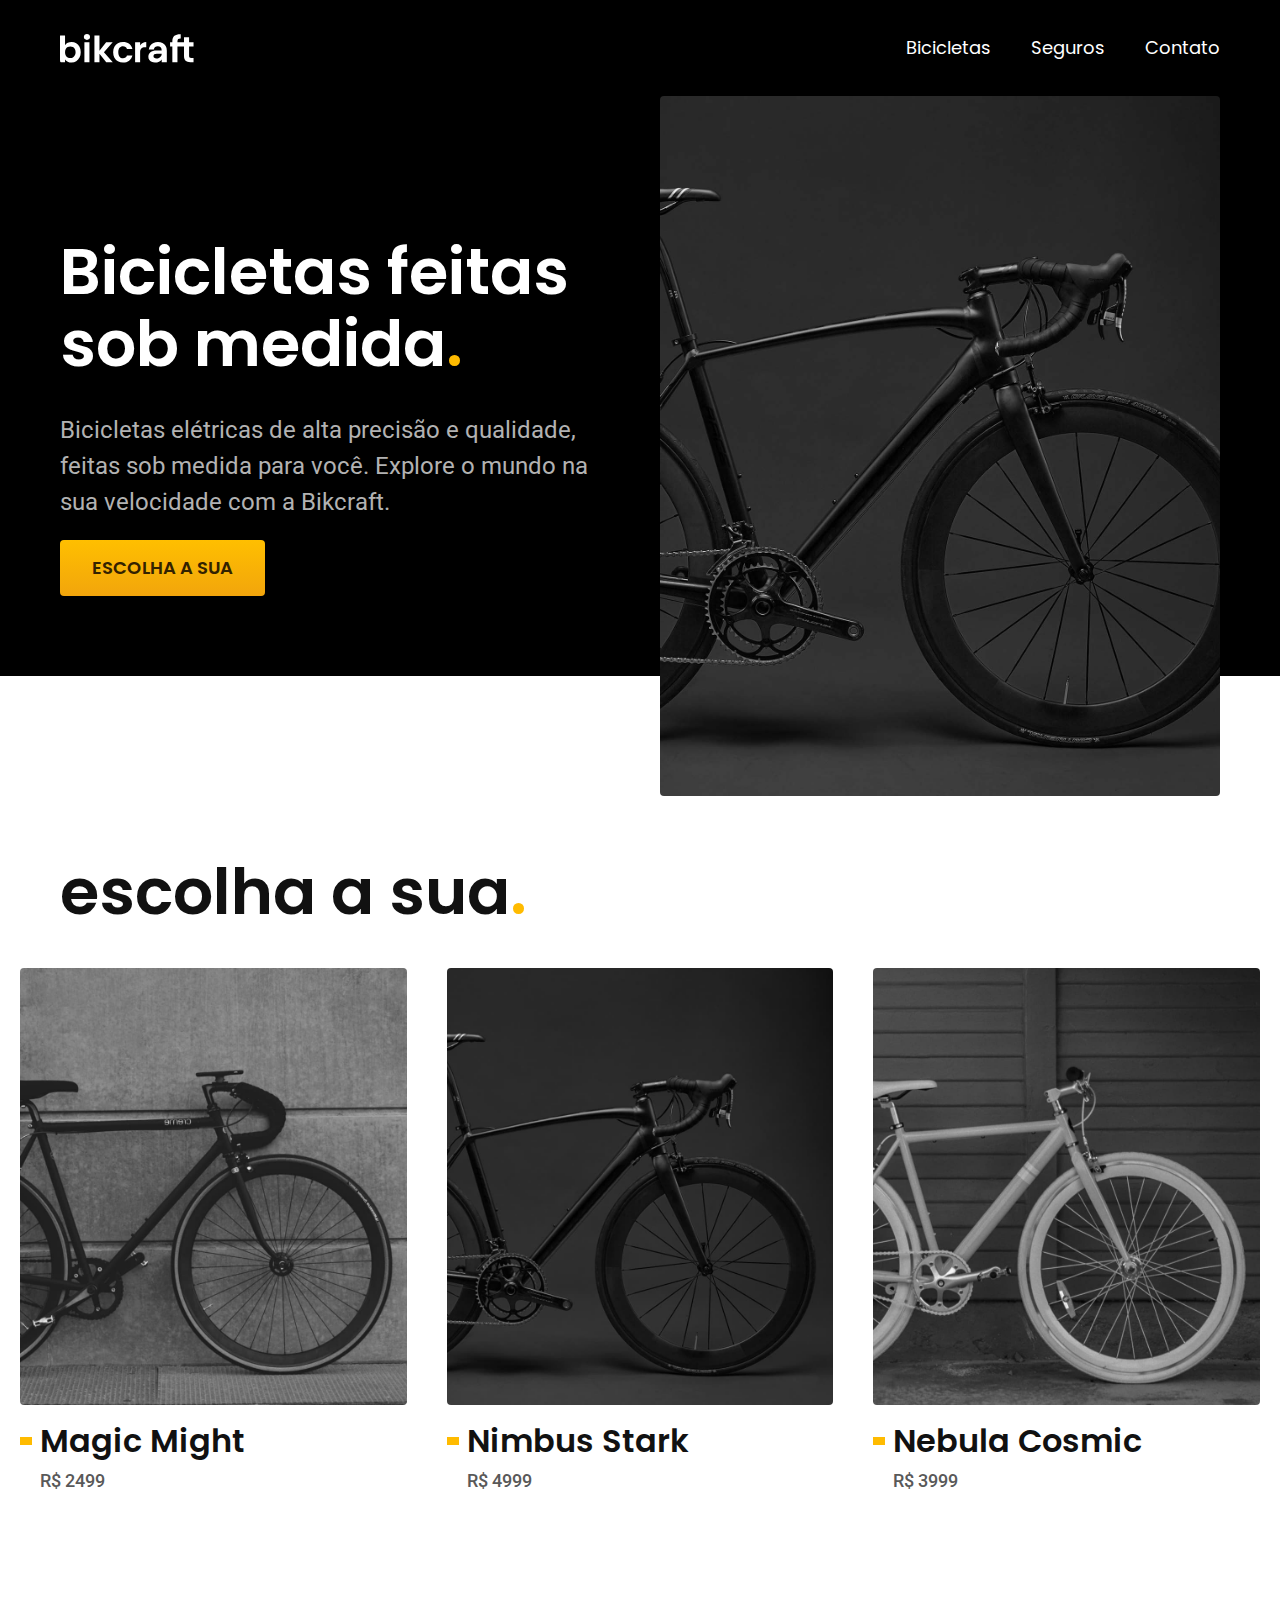
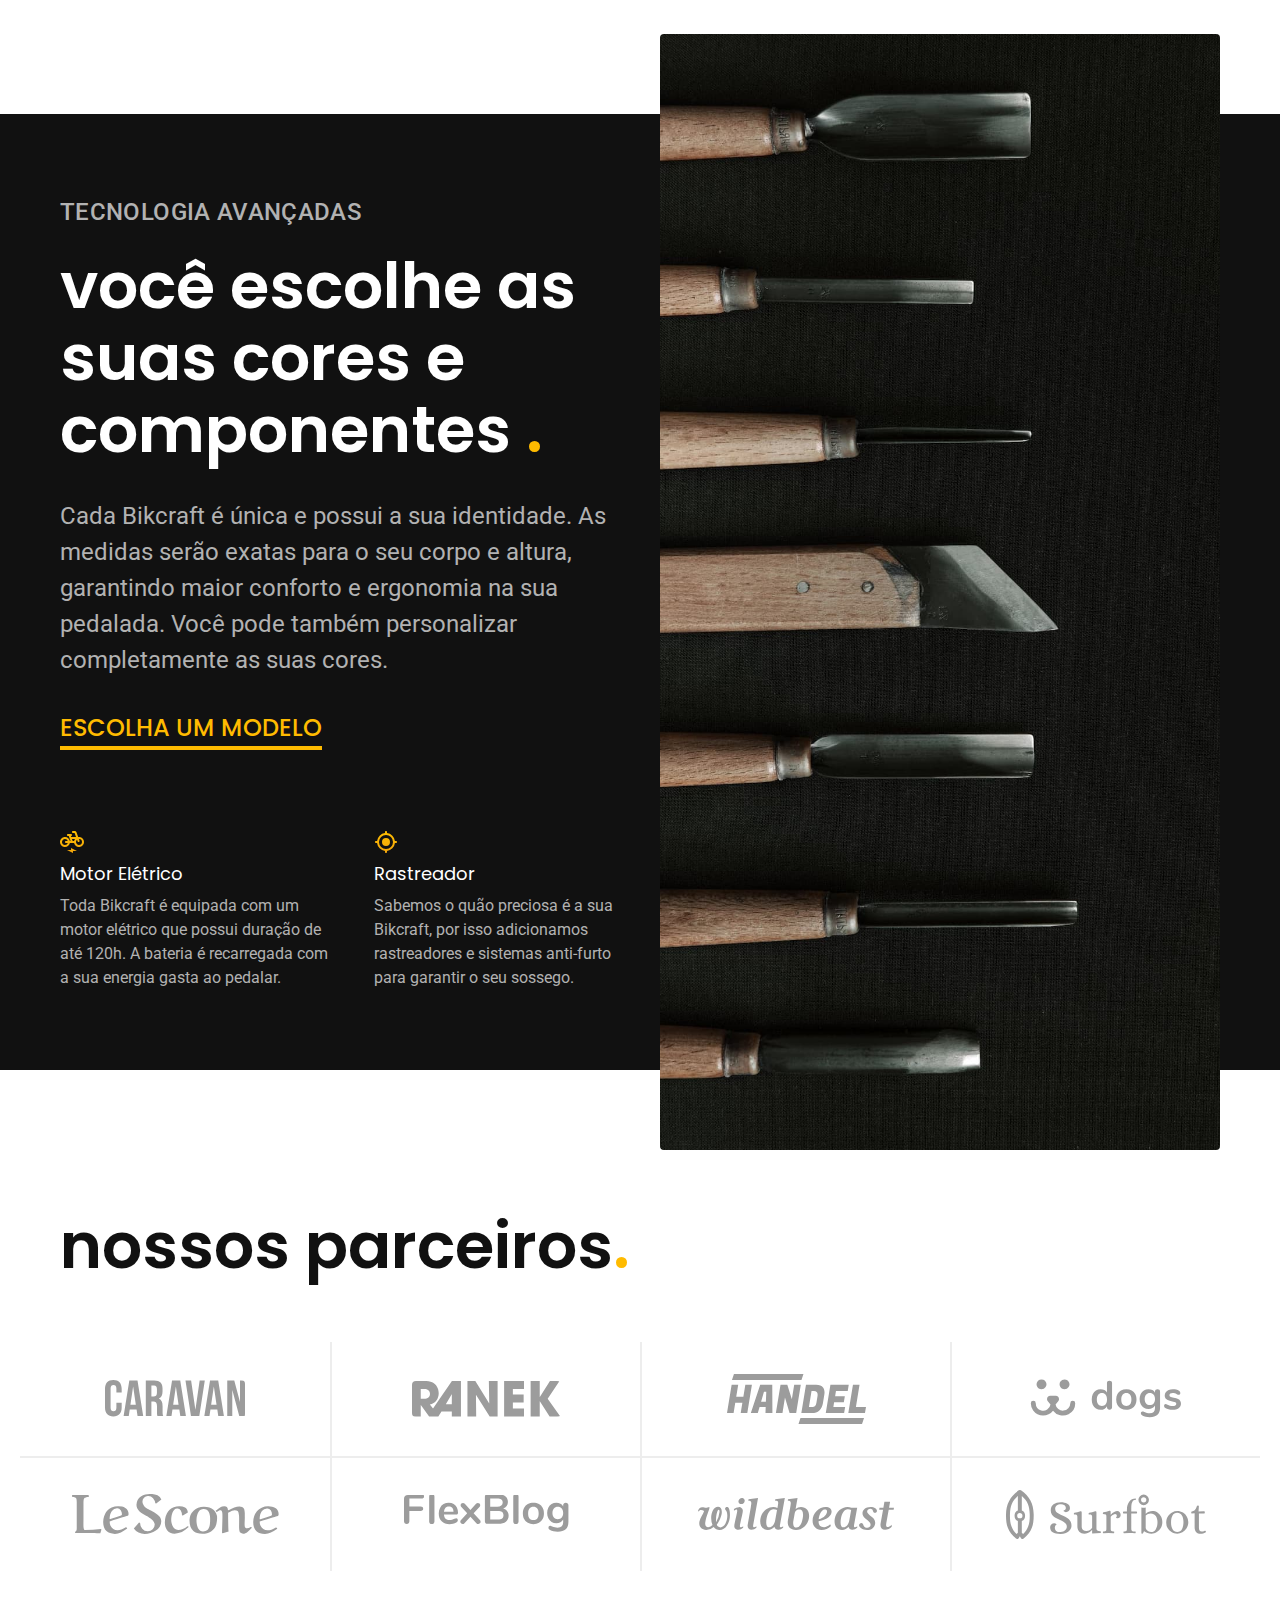
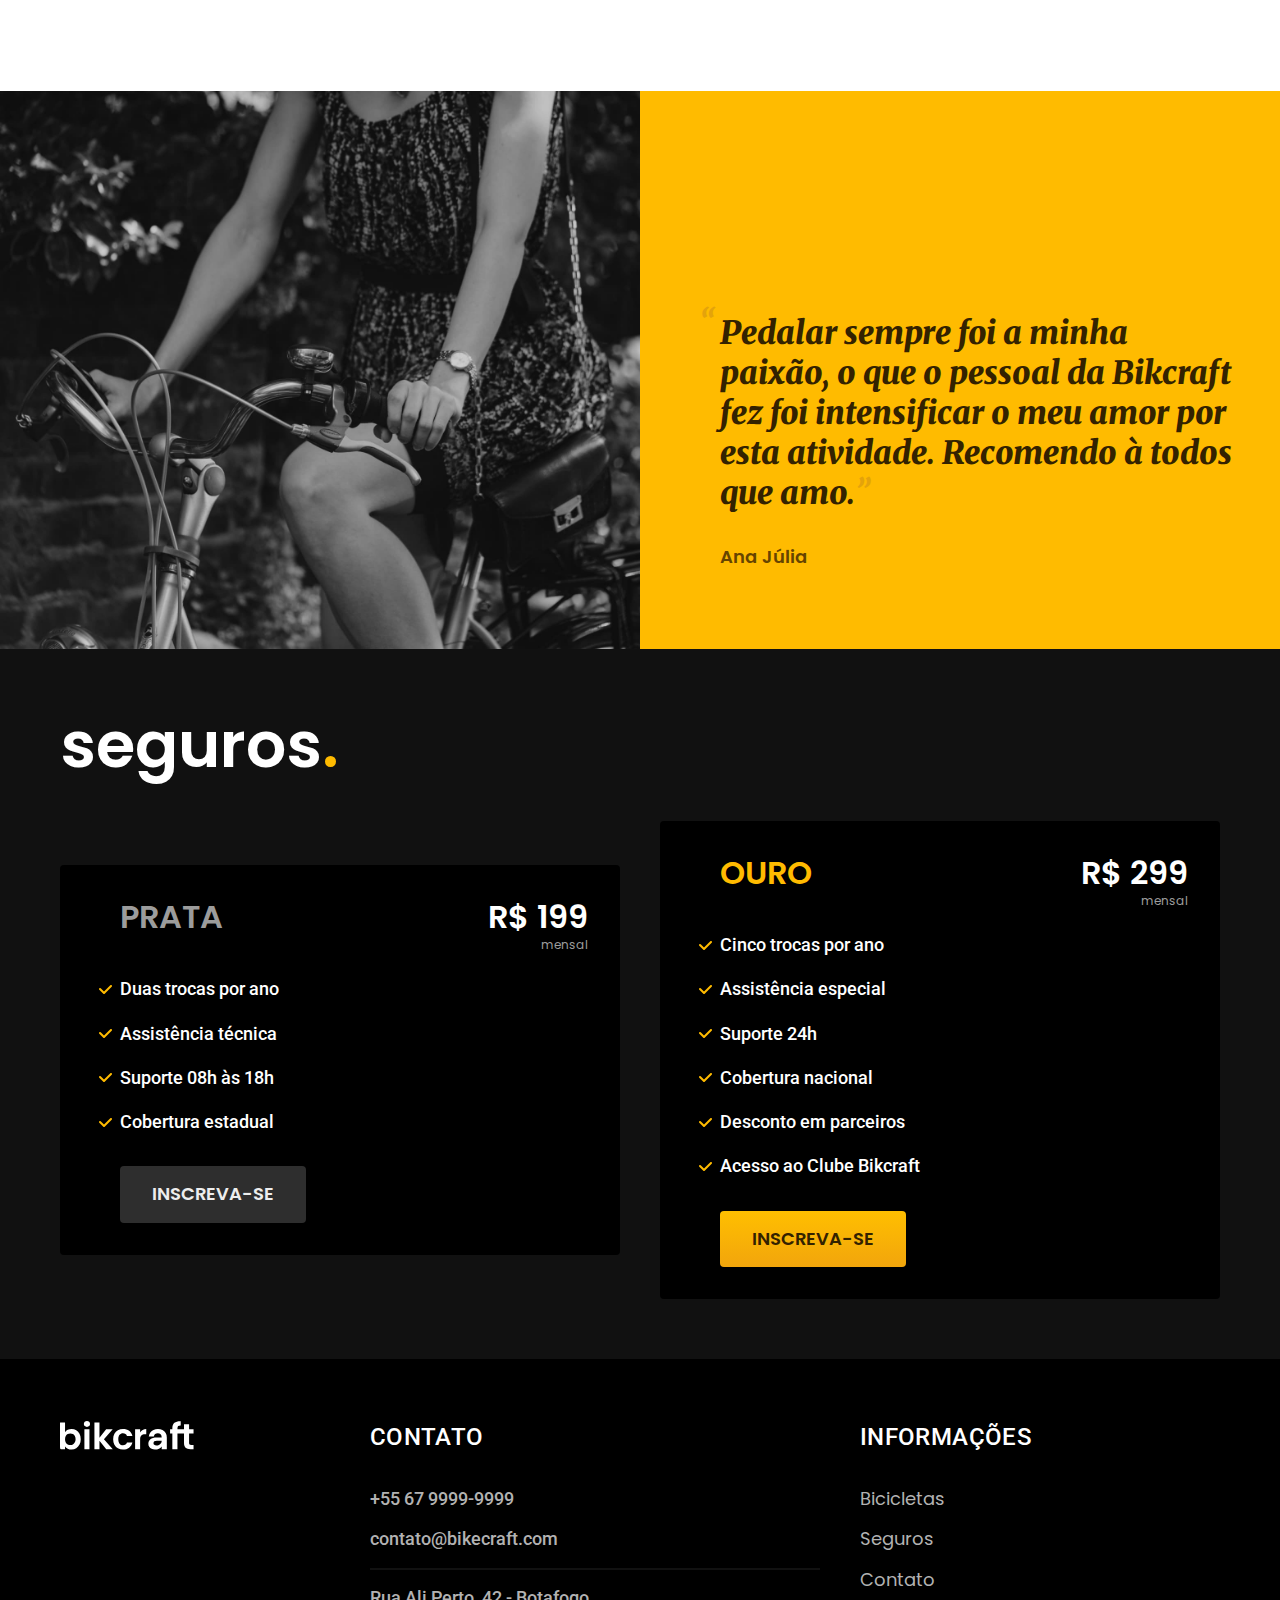
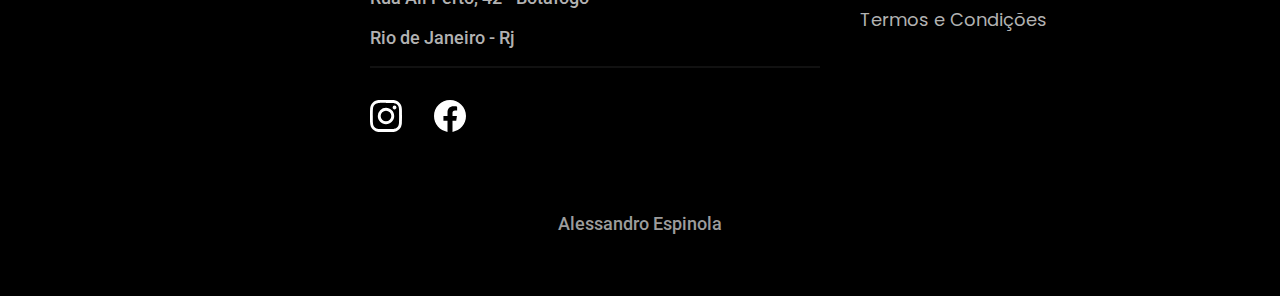
==== index.html @ d06eb5af "Novo projeto" ====
<!DOCTYPE html>
<html lang="pt-br">

<head>
  <meta charset="UTF-8">
  <meta name="viewport" content="width=device-width, initial-scale=1.0">

  <title>Bikcraft - Bicicletas Elétricas</title>
  <meta name="description" content="Bicicletas elétricas de alta precisão e qualidade,  feitas sob medida para o cliente. Explore o mundo na sua velocidade com a Bikcraft.">

  <link rel="stylesheet" href="./css/style.css">

  <link rel="preconnect" href="https://fonts.googleapis.com">
<link rel="preconnect" href="https://fonts.gstatic.com" crossorigin>
<link href="https://fonts.googleapis.com/css2?family=Lato:wght@300;400;700&family=Merriweather:wght@900&family=Poppins:wght@400;600&family=Roboto:wght@400;500&display=swap" rel="stylesheet">

  <link rel="preconnect" href="https://fonts.googleapis.com">
<link rel="preconnect" href="https://fonts.gstatic.com" crossorigin>
<link href="https://fonts.googleapis.com/css2?family=Poppins:wght@400;600&family=Roboto:wght@400;500&display=swap" rel="stylesheet">

</head>

<body>
  <header class="header-bg">
    <div class="header container">
      <a href="./">
        <img src="./img/bikcraft.svg" alt="Bikcraft">
      </a>

      <nav aria-label="primaria">
        <ul class="header-menu font-1-m cor-0">
          <li><a href="./bicicletas.html">Bicicletas</a></li>
          <li><a href="./seguros.html">Seguros</a></li>
          <li><a href="./contato.html">Contato</a></li>
        </ul>
      </nav>
    </div>
  </header>

  <main class="introducao-bg">
    <div class="introducao container">
      <div class="introducao-conteudo">
        <h1 class="font-1-xxl cor-0">Bicicletas feitas sob medida<span class="cor-p1">.</span></h1>
        <p class="font-2-l cor-5">Bicicletas elétricas de alta precisão e qualidade, feitas sob medida para você. Explore o mundo na sua velocidade com a Bikcraft.</p>

        <a class="botao" href="./bicicletas.html">Escolha a sua</a>

      </div>
      <div>
        <img src="./img/fotos/introducao.jpg" alt="Bicicleta elétrica preta.">
      </div>
    </div>
  </main>

      <article class="bicicletas-lista"> <!-- Incio artigo valor de bicicleta-->

        <h2 class=" container font-1-xxl">escolha a sua<span class="cor-p1">.</span></h2>
  
       <ul>
          
        <li>

          <a href="./bicicletas/magic.html">
          
          <img src="./img/bicicletas/magic-home.jpg" alt="Bicicleta preta">
          
          <h3 class="font-1-xl">Magic Might</h3>
          
          <span class="font-2-m cor-8">R$ 2499</span>
          
          </a>
          
          </li>
          
          
          
          <li>
          
          <a href="./bicicletas/nimbus.html">
          
          <img src="./img/bicicletas/nimbus-home.jpg" alt="Bicicleta preta">
          
          <h3 class="font-1-xl">Nimbus Stark</h3>
          
          <span class="font-2-m cor-8">R$ 4999</span>
          
          </a>
          
          </li>
          
          
          
          <li>
          
          <a href="./bicicletas/nebula.html">
          
          <img src="./img/bicicletas/nebula-home.jpg" alt="Bicicleta preta">
          
          <h3 class="font-1-xl">Nebula Cosmic</h3>
          
          <span class="font-2-m cor-8">R$ 3999</span>
          
          </a>
          
          </li>
          
       </ul>

      </article> <!-- fim artigo valor de bicicleta -->

      <article class="tecnologia-bg">
        <div class="tecnologia container">
          <div class="tecnologia-conteudo">
            <span class="font-2-l-b cor-5">Tecnologia Avançadas</span>

            <h2 class="font-1-xxl cor-0">você escolhe as suas cores e componentes <span class="cor-p1">.</span></h2>

            <p class="font-2-l cor-5">Cada Bikcraft é única e possui a sua identidade. As medidas serão exatas para o seu corpo e altura, garantindo maior conforto e ergonomia na sua pedalada. Você pode também personalizar completamente as suas cores.</p>

            <a class=" link" href="./bicicletas.html">Escolha um modelo</a>

              <div class="tecnologia-vantagens">

            <div>

              <img src="img/icones/eletrica.svg" alt="">

              <h3 class="font-1-m cor-0">Motor Elétrico</h3>

              <p class="font-2-s cor-5">Toda Bikcraft é equipada com um motor elétrico que possui duração de até 120h. A bateria é recarregada com a sua energia gasta ao pedalar.</p>
            </div>

            <div>
              <img src="img/icones/rastreador.svg" alt="">

              <h3 class="font-1-m cor-0">Rastreador</h3>

              <p class="font-2-s cor-5">Sabemos o quão preciosa é a sua Bikcraft, por isso adicionamos rastreadores e sistemas anti-furto para garantir o seu sossego.</p>
            </div>
        </div>
        </div>

            <div class="tecnologia-imagem">
              <img src="img/fotos/tecnologia.jpg" alt="">

            </div>

          </div>
        </article>

        <section class="parceiros" aria-label="Nossos Parceiros">
          
            <h2 class=" container font-1-xxl">nossos parceiros<span class="cor-p1">.</span></h2>

            <ul>
              <li> <img src="img/parceiros/caravan.svg" alt="caravan"></li>
              <li> <img src="img/parceiros/ranek.svg" alt="ranek"></li>
              <li> <img src="img/parceiros/handel.svg" alt="handel"></li>
              <li> <img src="img/parceiros/dogs.svg" alt="dogs"></li>
              <li> <img src="img/parceiros/lescone.svg" alt="lescone"></li>
              <li> <img src="img/parceiros/flexblog.svg" alt="flexblog"></li>
              <li> <img src="img/parceiros/wildbeast.svg" alt="wildbeast"></li>
              <li> <img src="img/parceiros/surfbot.svg" alt="surfbolt"></li>

            
            </ul>
        
        </section>

        <section class="depoimento" aria-label="Depoimento">
          <div>
            <img src="img/fotos/depoimento.jpg" alt="Pessoa pedalando uma bicicleta Bikcraft">
          </div>

          <div class="depoimento-conteudo">

            <blockquote class="font-1-xl cor-p5">
              <p>
                Pedalar sempre foi a minha paixão, o que o pessoal da Bikcraft fez foi intensificar o meu amor por esta atividade. Recomendo à todos que amo.
              </p>
            </blockquote>
            <span class="font-1-m-b cor-p4">Ana Júlia</span>

          </div>
        </section>

        <article class="seguros-bg">
          <div class="seguros container">
            <h2 class="font-1-xxl cor-0">seguros<span class="cor-p1">.</span></h2>

            <div class="seguros-item">
              <h3 class="font-1-xl cor-6">PRATA</h3>
              <span class="font-1-xl cor-0"> R$ 199  <span class="font-1-xs cor-6">mensal</span>
            </span>

            <ul class="font-2-m cor-0">
              <li>Duas trocas por ano</li> 
              <li>Assistência técnica</li>
              <li>Suporte 08h às 18h</li>
              <li>Cobertura estadual</li>

            </ul>

            <a class="botao secundario" href="./orcamento.html">Inscreva-se</a>

            </div>

            <div class="seguros-item">
              <h3 class="font-1-xl cor-p1">OURO</h3>
              <span class="font-1-xl cor-0"> R$ 299  <span class="font-1-xs cor-6">mensal</span>
            </span>

            <ul class="font-2-m cor-0">
              <li>Cinco trocas por ano</li> 
              <li>Assistência especial</li>
              <li>Suporte 24h</li>
              <li>Cobertura nacional</li>
              <li>Desconto em parceiros</li>
              <li>Acesso ao Clube Bikcraft</li>

            </ul>

            <a class="botao" href="./orcamento.html">Inscreva-se</a>

            </div>

          </div>

        </article>

        <footer class="footer-bg">

          <div class="footer container">
                <img src="img/bikcraft.svg" alt="Bikcraft">
                <div class="footer-contato">

                  <h3 class="font-2-l-b cor-0">Contato</h3>

                  <ul class=" font-2-m cor-5">

                    <li><a href="tel:+5599999999">+55 67 9999-9999</a></li>
                    <li><a href="tel:mailto">contato@bikecraft.com</a></li>
                    <li>Rua Ali Perto, 42 - Botafogo</li>
                    <li>Rio de Janeiro - Rj</li>
                  </ul>

                  <div class="footer-redes">

                      <a  href="https://www.instagram.com/programadorfullstackpower/" target="_blank">
                        <img src="img/redes/instagram.svg" alt="Instagran">
                      </a>

                      <a  href="https://www.facebook.com/alessandro.dasilvaespinola/" target="_blank">
                        <img src="img/redes/facebook.svg" alt="Facebook">
                      </a>

        
                </div>

                </div>

                <div class="footer-informacoes">
                  <h3 class="font-2-l-b cor-0">Informações</h3>

                  <nav>
                      <ul class="font-1-m cor-5">
                        <li><a href="./bicicletas.html">Bicicletas</a></li>
                        <li><a href="./seguros.html">Seguros</a></li>
                        <li><a href="./contato.html">Contato</a></li>
                        <li><a href="./termos.html">Termos e Condições</a></li>

                      </ul>


                  </nav>

                </div>

                <p class="footer-copy font-2-m cor-6"><a href="https://www.linkedin.com/in/alessandro-espinola-730a83119/" target="_blank" >Alessandro Espinola</a></p>
          </div>

        </footer>

</body>

</html>
---- css/style.css ----
@import "./global/global.css";
@import "./ultilidades/tipografia.css";
@import "./ultilidades/cores.css";

@import "./global/header.css";
@import "./global/footer.css";

/* ultilidades*/

@import "./ultilidades/componentes.css";


/*Home*/
@import "./home/introducao.css";
@import "./home/tecnologia.css";
@import "./home/parceiros.css";
@import "./home/depoimento.css";


/* Bicicletas*/
@import "./bicicletas/bicicletas-lista.css";
@import "./bicicletas/bicicletas.css";


/* Bicicleta*/
@import "./bicicleta/bicicleta.css";

/* seguros*/
@import "./seguros/seguros.css";
@import "./seguros/vantagens.css";
@import "./seguros/perguntas.css";


/* termos*/
@import "./termos/termos.css";
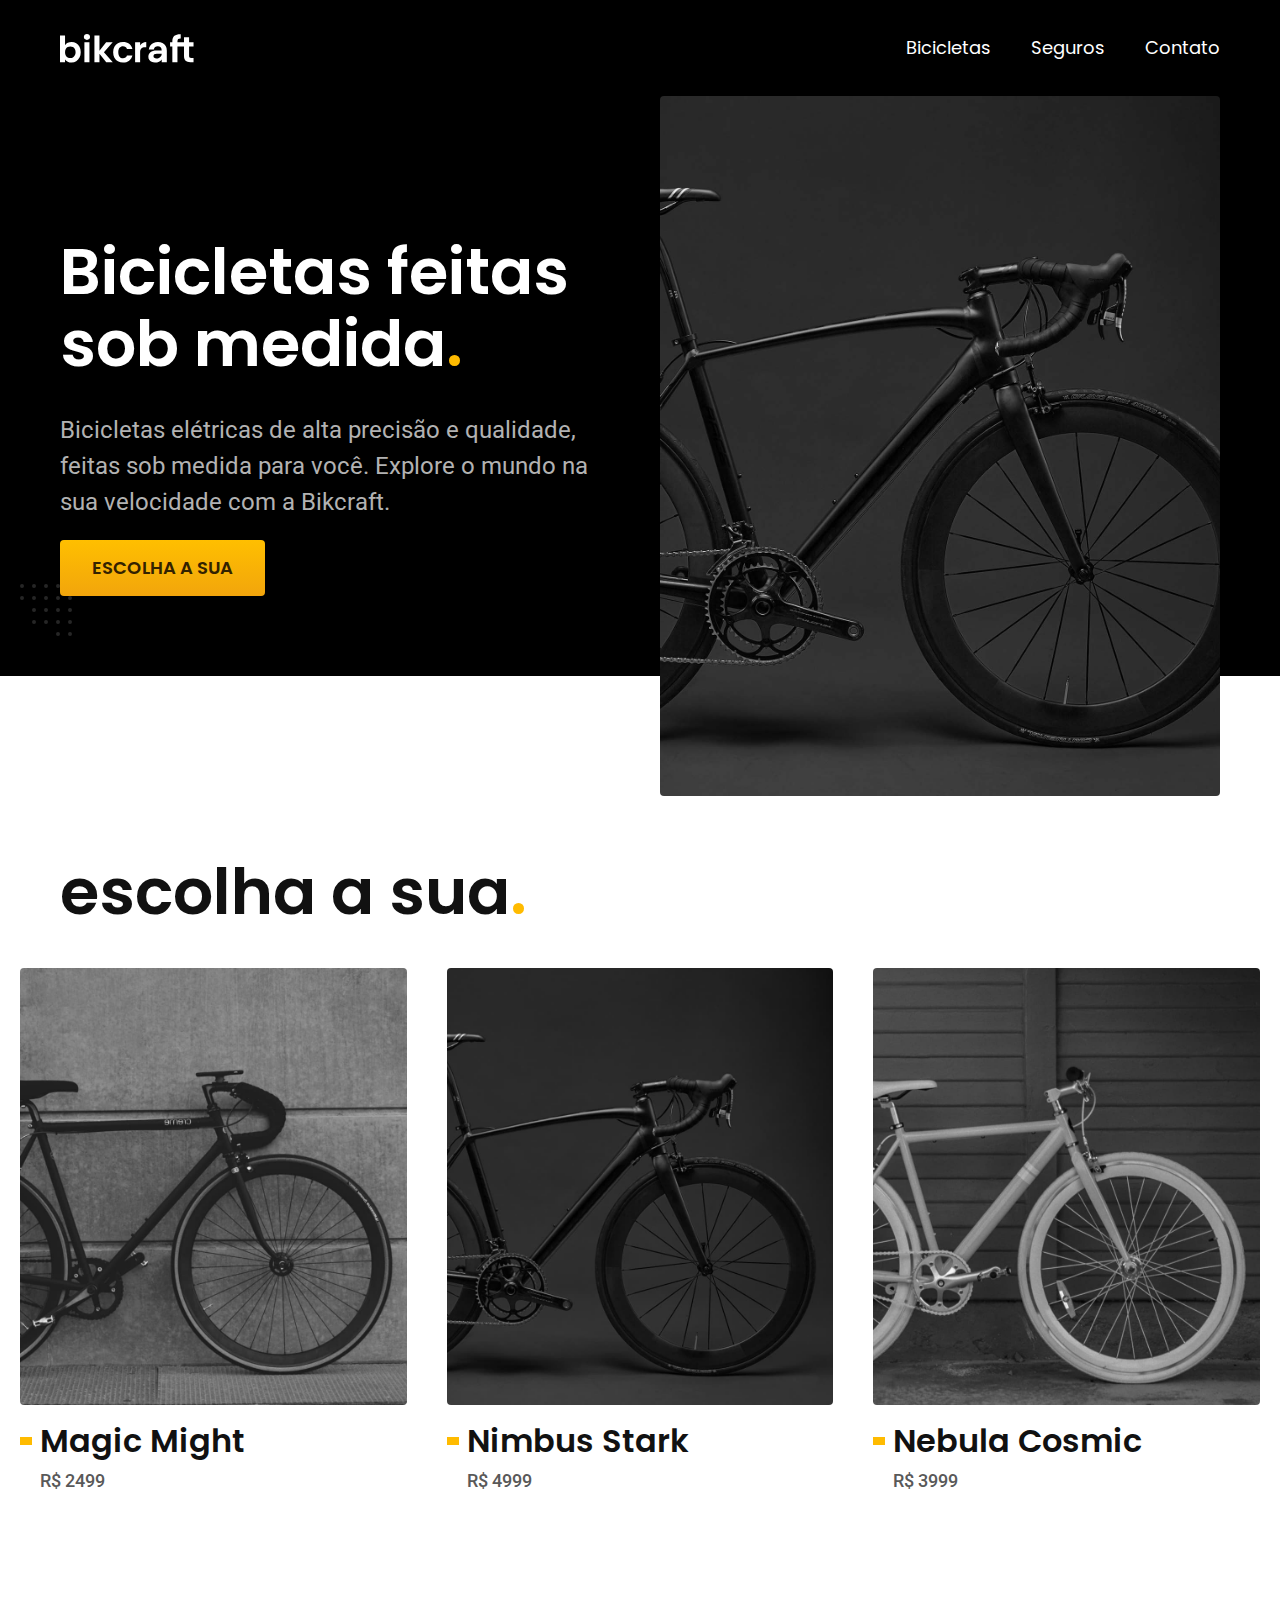
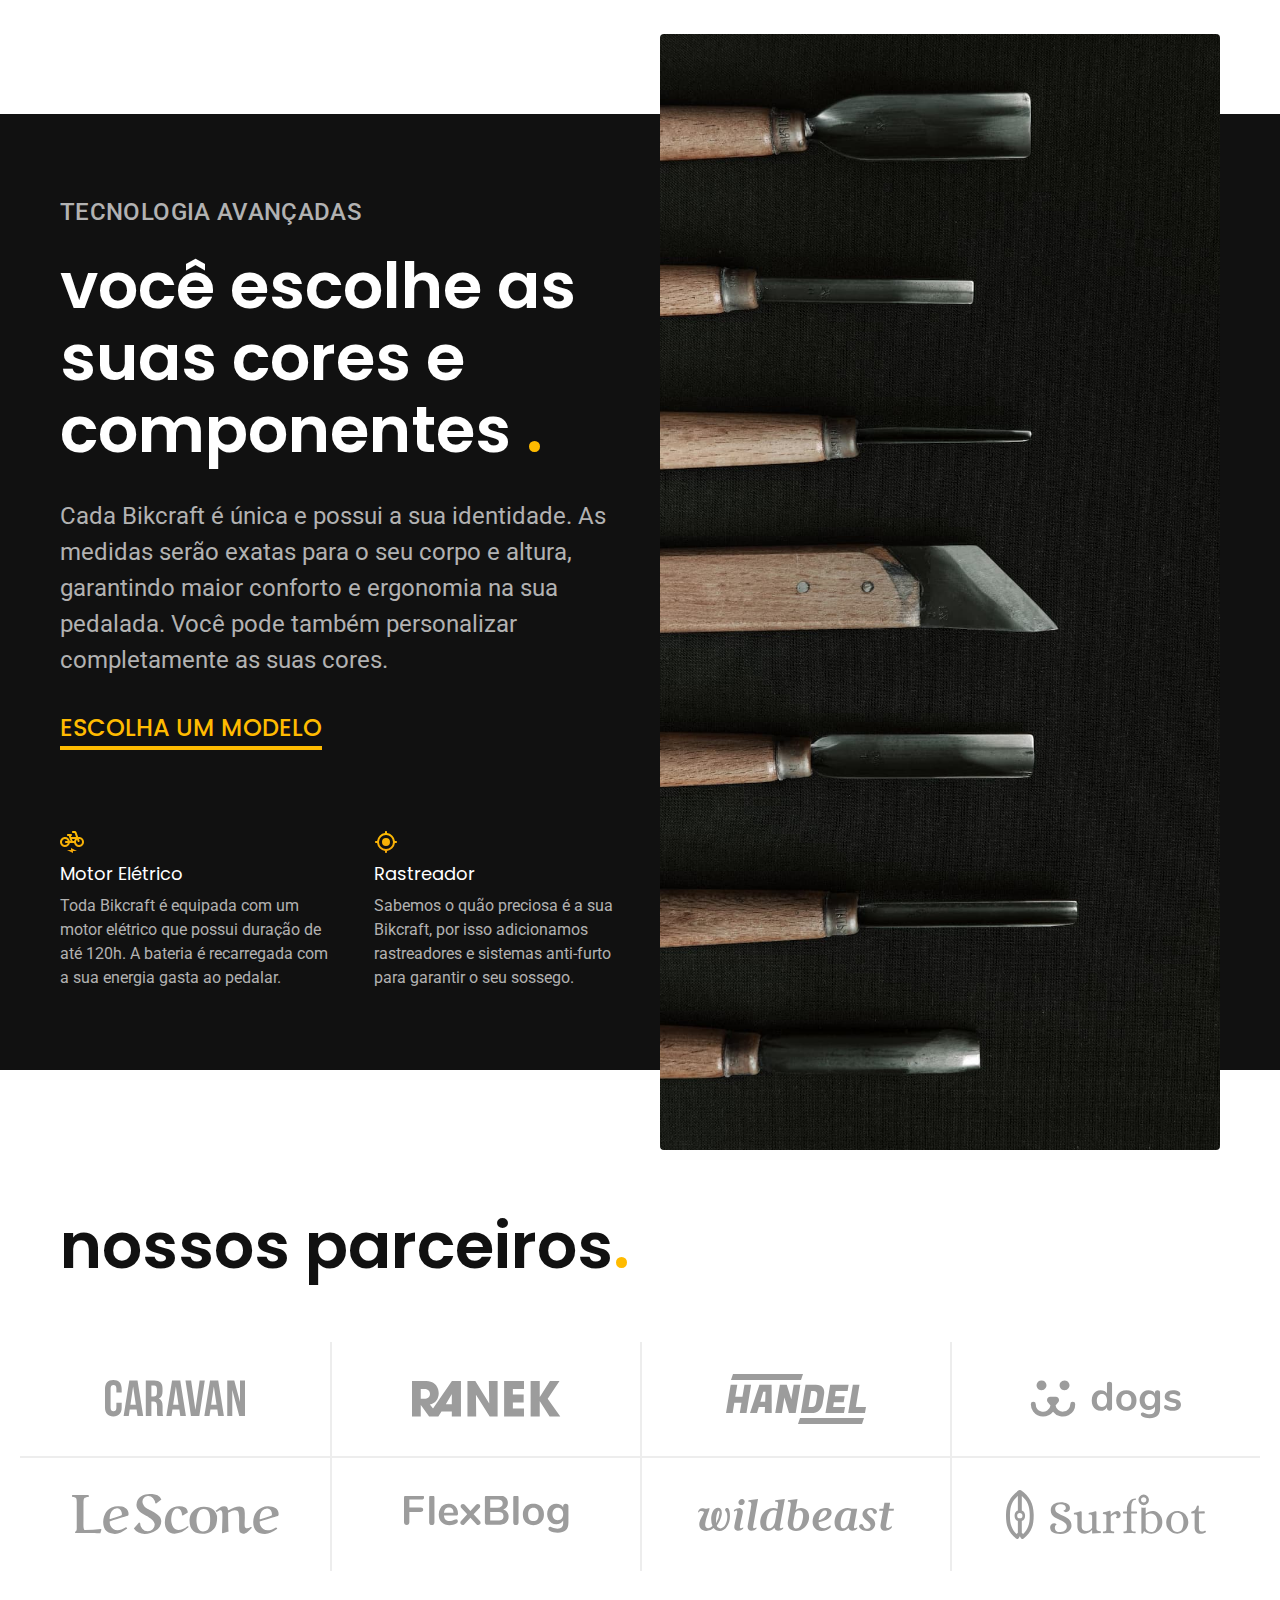
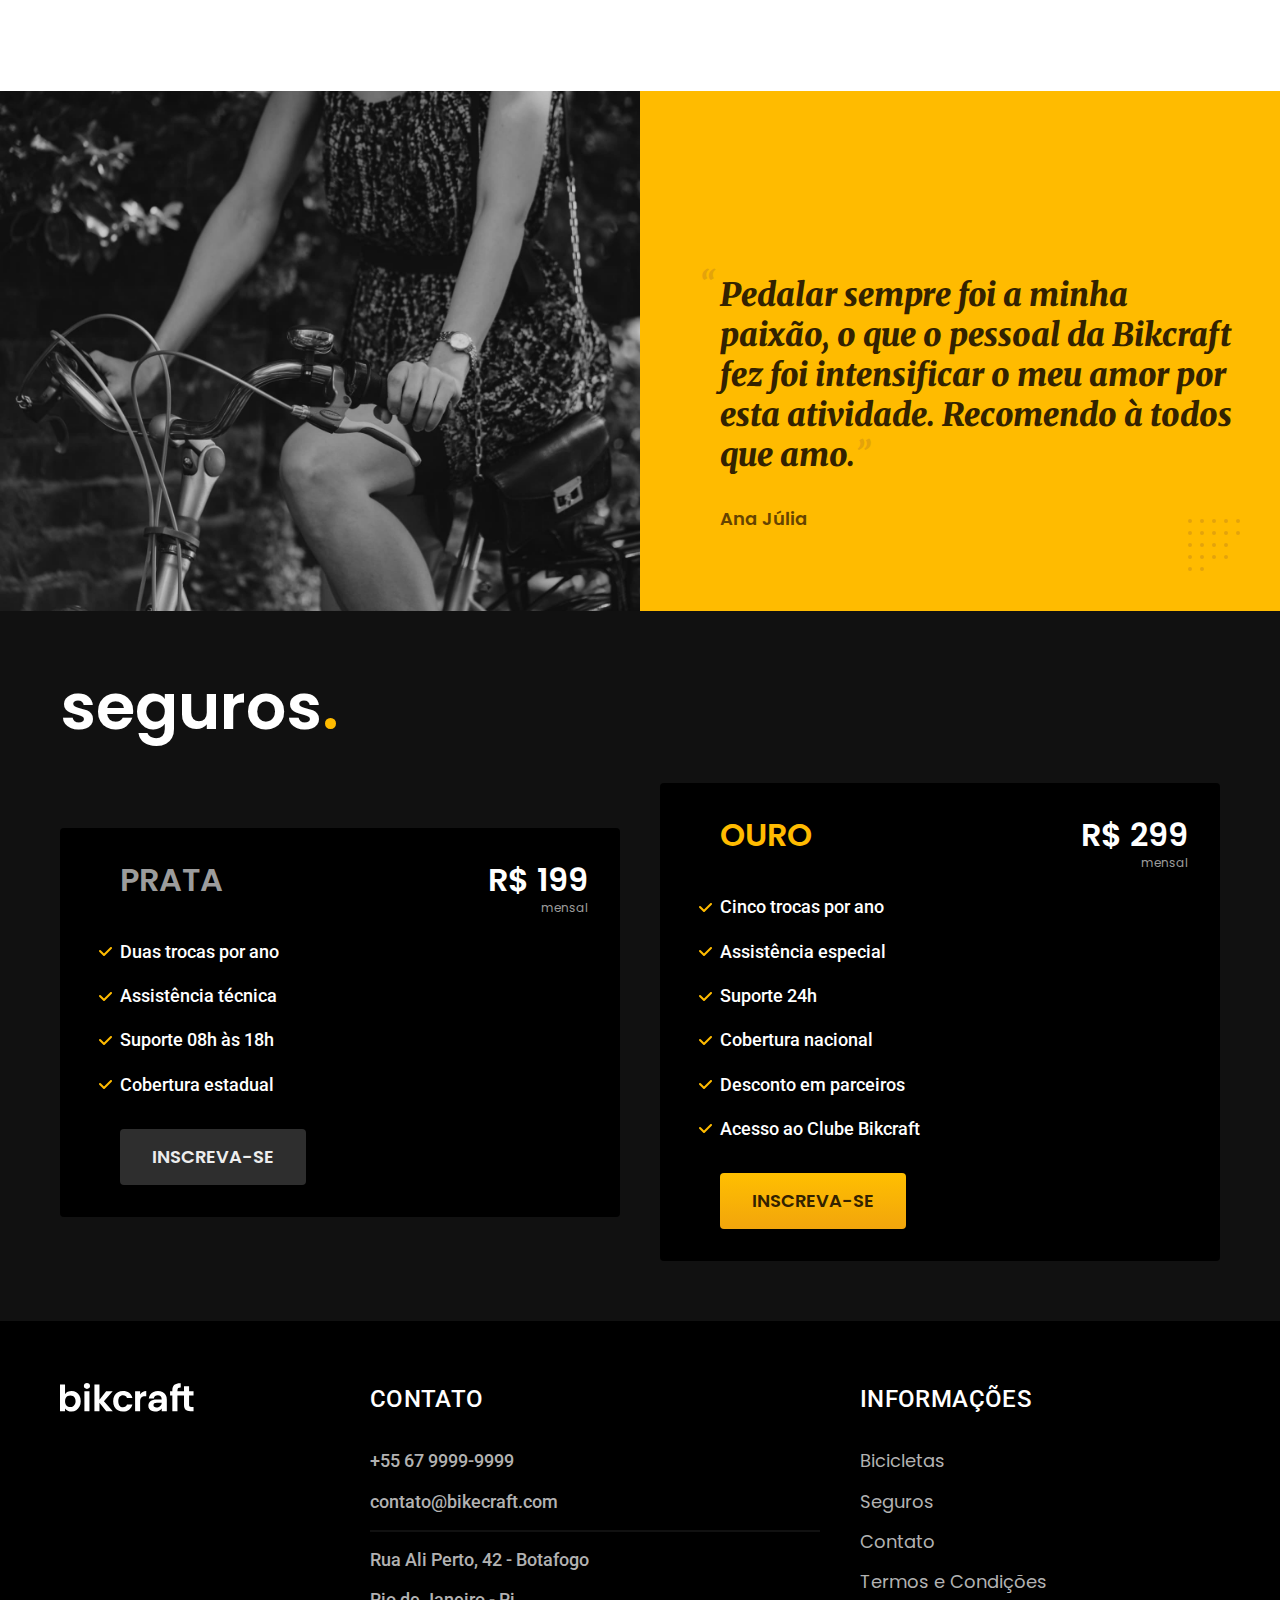
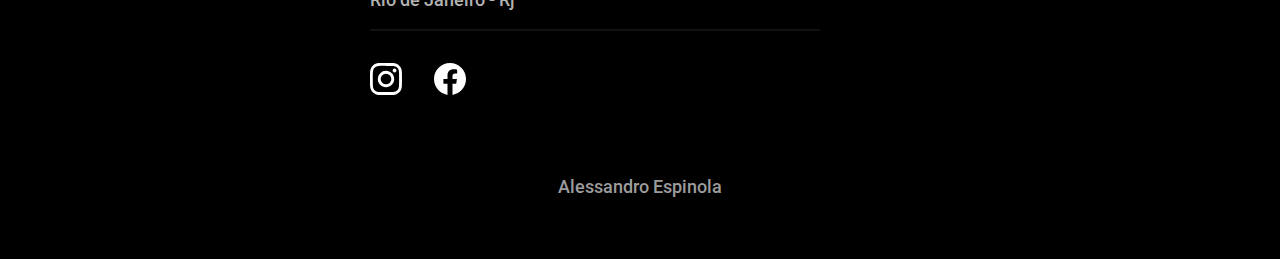
==== commit 4804aad5: "Atualização dados" ====
--- a/index.html
+++ b/index.html
@@ -8,6 +8,7 @@
   <title>Bikcraft - Bicicletas Elétricas</title>
   <meta name="description" content="Bicicletas elétricas de alta precisão e qualidade,  feitas sob medida para o cliente. Explore o mundo na sua velocidade com a Bikcraft.">
 
+  <link rel="preload" href="./css/style.css" as="style">
   <link rel="stylesheet" href="./css/style.css">
 
   <link rel="preconnect" href="https://fonts.googleapis.com">
@@ -24,7 +25,7 @@
   <header class="header-bg">
     <div class="header container">
       <a href="./">
-        <img src="./img/bikcraft.svg" alt="Bikcraft">
+        <img src="./img/bikcraft.svg" width="136" height="32" alt="Bikcraft">
       </a>
 
       <nav aria-label="primaria">
@@ -46,11 +47,14 @@
         <a class="botao" href="./bicicletas.html">Escolha a sua</a>
 
       </div>
-      <div>
-        <img src="./img/fotos/introducao.jpg" alt="Bicicleta elétrica preta.">
-      </div>
+
+      <picture>
+        <source media="(max-width: 800px)" srcset="./img/bicicletas/nimbus.jpg">
+        <img src="./img/fotos/introducao.jpg" width="1280" height="1600" alt="Bicicleta elétrica preta.">
+      </picture>
+
     </div>
-  </main>
+</main>
 
       <article class="bicicletas-lista"> <!-- Incio artigo valor de bicicleta-->
 
@@ -62,7 +66,7 @@
 
           <a href="./bicicletas/magic.html">
           
-          <img src="./img/bicicletas/magic-home.jpg" alt="Bicicleta preta">
+          <img src="./img/bicicletas/magic-home.jpg" width="920" height="1040" alt="Bicicleta preta">
           
           <h3 class="font-1-xl">Magic Might</h3>
           
@@ -78,7 +82,7 @@
           
           <a href="./bicicletas/nimbus.html">
           
-          <img src="./img/bicicletas/nimbus-home.jpg" alt="Bicicleta preta">
+          <img src="./img/bicicletas/nimbus-home.jpg" width="920" height="1040" alt="Bicicleta preta">
           
           <h3 class="font-1-xl">Nimbus Stark</h3>
           
@@ -94,7 +98,7 @@
           
           <a href="./bicicletas/nebula.html">
           
-          <img src="./img/bicicletas/nebula-home.jpg" alt="Bicicleta preta">
+          <img src="./img/bicicletas/nebula-home.jpg" width="920" height="1040" alt="Bicicleta preta">
           
           <h3 class="font-1-xl">Nebula Cosmic</h3>
           
@@ -123,7 +127,7 @@
 
             <div>
 
-              <img src="img/icones/eletrica.svg" alt="">
+              <img src="img/icones/eletrica.svg" width="24" height="24" alt="">
 
               <h3 class="font-1-m cor-0">Motor Elétrico</h3>
 
@@ -131,7 +135,7 @@
             </div>
 
             <div>
-              <img src="img/icones/rastreador.svg" alt="">
+              <img src="img/icones/rastreador.svg" width="24" height="24" alt="">
 
               <h3 class="font-1-m cor-0">Rastreador</h3>
 
@@ -141,7 +145,7 @@
         </div>
 
             <div class="tecnologia-imagem">
-              <img src="img/fotos/tecnologia.jpg" alt="">
+              <img src="img/fotos/tecnologia.jpg" width="1200" height="1920" alt="">
 
             </div>
 
@@ -153,14 +157,14 @@
             <h2 class=" container font-1-xxl">nossos parceiros<span class="cor-p1">.</span></h2>
 
             <ul>
-              <li> <img src="img/parceiros/caravan.svg" alt="caravan"></li>
-              <li> <img src="img/parceiros/ranek.svg" alt="ranek"></li>
-              <li> <img src="img/parceiros/handel.svg" alt="handel"></li>
-              <li> <img src="img/parceiros/dogs.svg" alt="dogs"></li>
-              <li> <img src="img/parceiros/lescone.svg" alt="lescone"></li>
-              <li> <img src="img/parceiros/flexblog.svg" alt="flexblog"></li>
-              <li> <img src="img/parceiros/wildbeast.svg" alt="wildbeast"></li>
-              <li> <img src="img/parceiros/surfbot.svg" alt="surfbolt"></li>
+              <li> <img src="img/parceiros/caravan.svg" width="140" height="38" alt="caravan"></li>
+              <li> <img src="img/parceiros/ranek.svg" width="149" height="36" alt="ranek"></li>
+              <li> <img src="img/parceiros/handel.svg" width="140" height="50" alt="handel"></li>
+              <li> <img src="img/parceiros/dogs.svg" width="152" height="39" alt="dogs"></li>
+              <li> <img src="img/parceiros/lescone.svg" width="208" height="41" alt="lescone"></li>
+              <li> <img src="img/parceiros/flexblog.svg" width="165" height="38" alt="flexblog"></li>
+              <li> <img src="img/parceiros/wildbeast.svg" width="196" height="34" alt="wildbeast"></li>
+              <li> <img src="img/parceiros/surfbot.svg" width="200" height="49" alt="surfbolt"></li>
 
             
             </ul>
@@ -169,7 +173,7 @@
 
         <section class="depoimento" aria-label="Depoimento">
           <div>
-            <img src="img/fotos/depoimento.jpg" alt="Pessoa pedalando uma bicicleta Bikcraft">
+            <img src="img/fotos/depoimento.jpg" width="1560" height="1360" alt="Pessoa pedalando uma bicicleta Bikcraft">
           </div>
 
           <div class="depoimento-conteudo">
@@ -231,7 +235,7 @@
         <footer class="footer-bg">
 
           <div class="footer container">
-                <img src="img/bikcraft.svg" alt="Bikcraft">
+                <img src="img/bikcraft.svg" width="136" height="32" alt="Bikcraft">
                 <div class="footer-contato">
 
                   <h3 class="font-2-l-b cor-0">Contato</h3>
@@ -247,11 +251,11 @@
                   <div class="footer-redes">
 
                       <a  href="https://www.instagram.com/programadorfullstackpower/" target="_blank">
-                        <img src="img/redes/instagram.svg" alt="Instagran">
+                        <img src="img/redes/instagram.svg" width="32" height="32" alt="Instagran">
                       </a>
 
                       <a  href="https://www.facebook.com/alessandro.dasilvaespinola/" target="_blank">
-                        <img src="img/redes/facebook.svg" alt="Facebook">
+                        <img src="img/redes/facebook.svg" width="32" height="32" alt="Facebook">
                       </a>
 
         
--- a/css/style.css
+++ b/css/style.css
@@ -8,6 +8,7 @@
 /* ultilidades*/
 
 @import "./ultilidades/componentes.css";
+@import "./ultilidades/formulario.css";
 
 
 /*Home*/
@@ -24,6 +25,7 @@
 
 /* Bicicleta*/
 @import "./bicicleta/bicicleta.css";
+@import "./bicicleta/seguro.css";
 
 /* seguros*/
 @import "./seguros/seguros.css";
@@ -31,6 +33,21 @@
 @import "./seguros/perguntas.css";
 
 
+/* contato*/
+
+
+@import "./contato/contato.css";
+@import "./contato/lojas.css";
+
+
+/* orcamento*/
+
+
+@import "./orcamento/orcamento.css";
+
+
+
+
 /* termos*/
 @import "./termos/termos.css";
 
--- a/css/style.css
+++ b/css/style.css
@@ -8,6 +8,7 @@
 /* ultilidades*/
 
 @import "./ultilidades/componentes.css";
+@import "./ultilidades/formulario.css";
 
 
 /*Home*/
@@ -24,6 +25,7 @@
 
 /* Bicicleta*/
 @import "./bicicleta/bicicleta.css";
+@import "./bicicleta/seguro.css";
 
 /* seguros*/
 @import "./seguros/seguros.css";
@@ -31,6 +33,21 @@
 @import "./seguros/perguntas.css";
 
 
+/* contato*/
+
+
+@import "./contato/contato.css";
+@import "./contato/lojas.css";
+
+
+/* orcamento*/
+
+
+@import "./orcamento/orcamento.css";
+
+
+
+
 /* termos*/
 @import "./termos/termos.css";
 
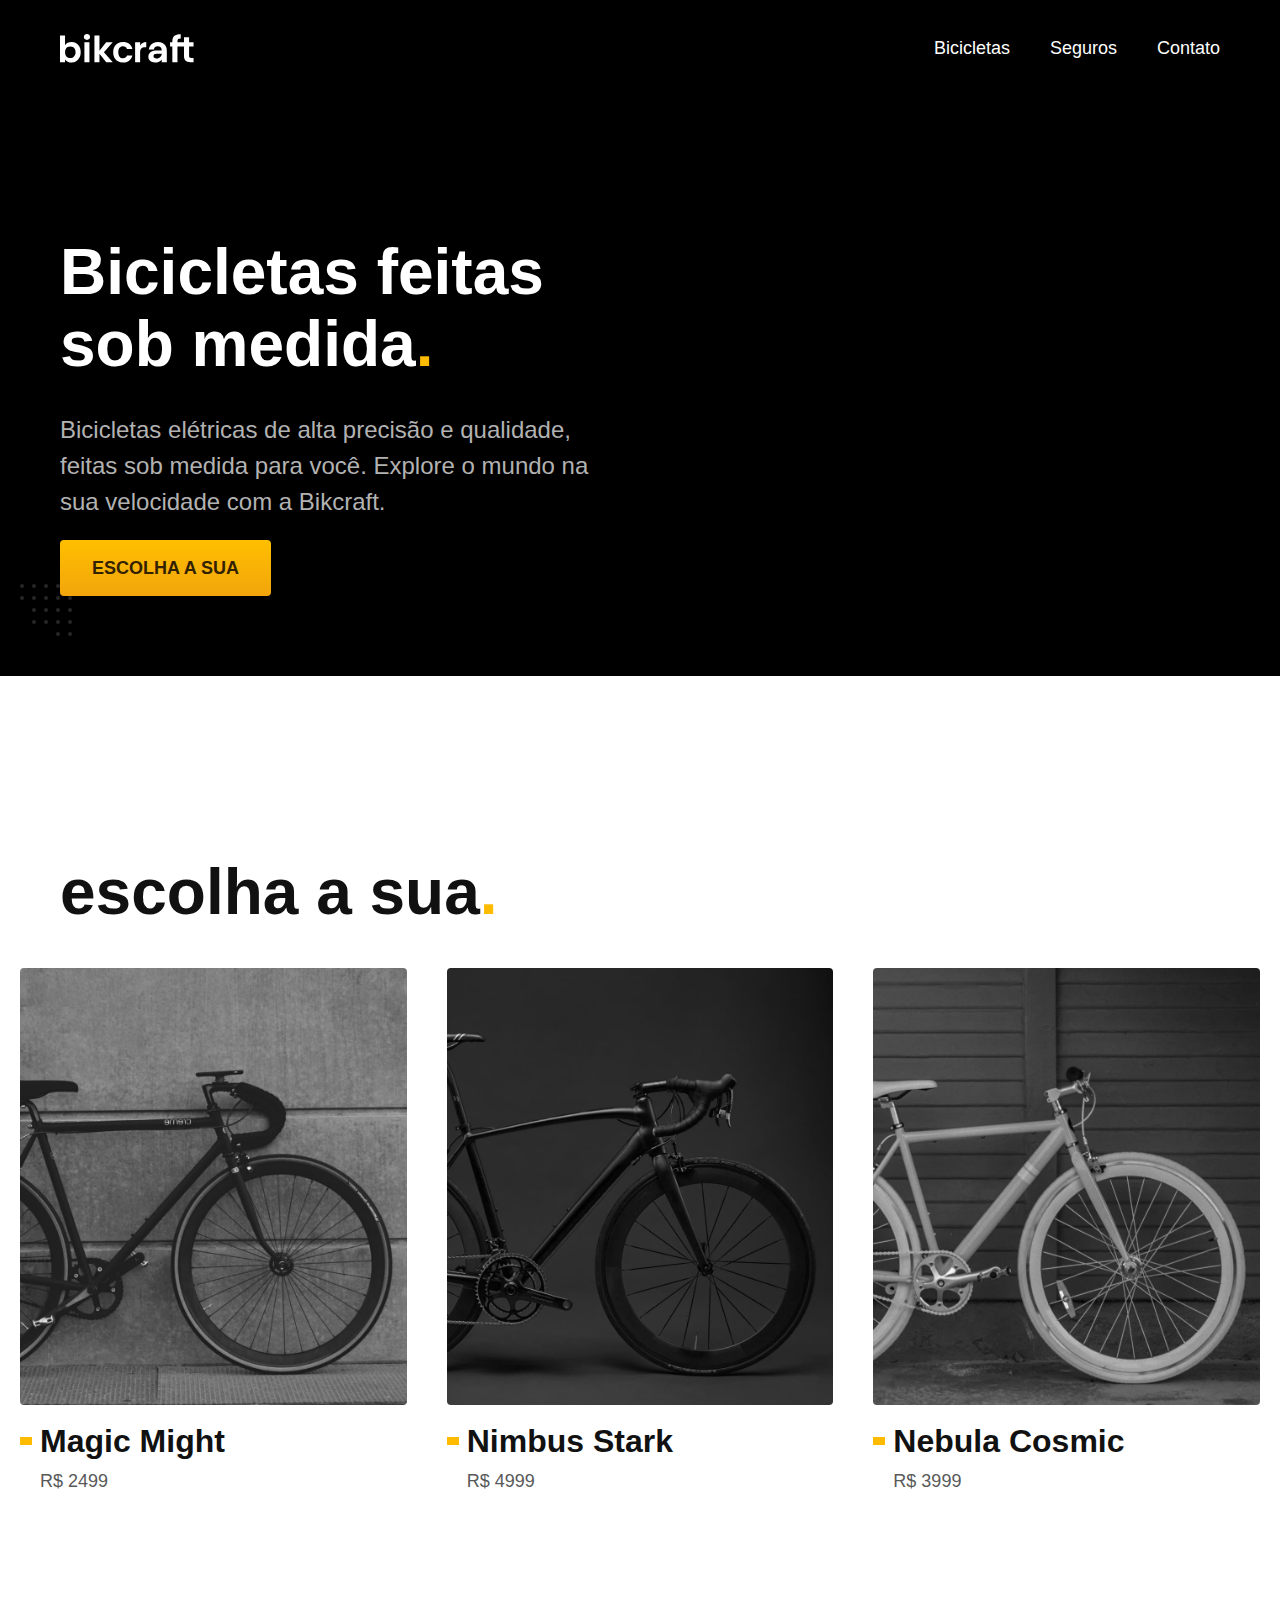
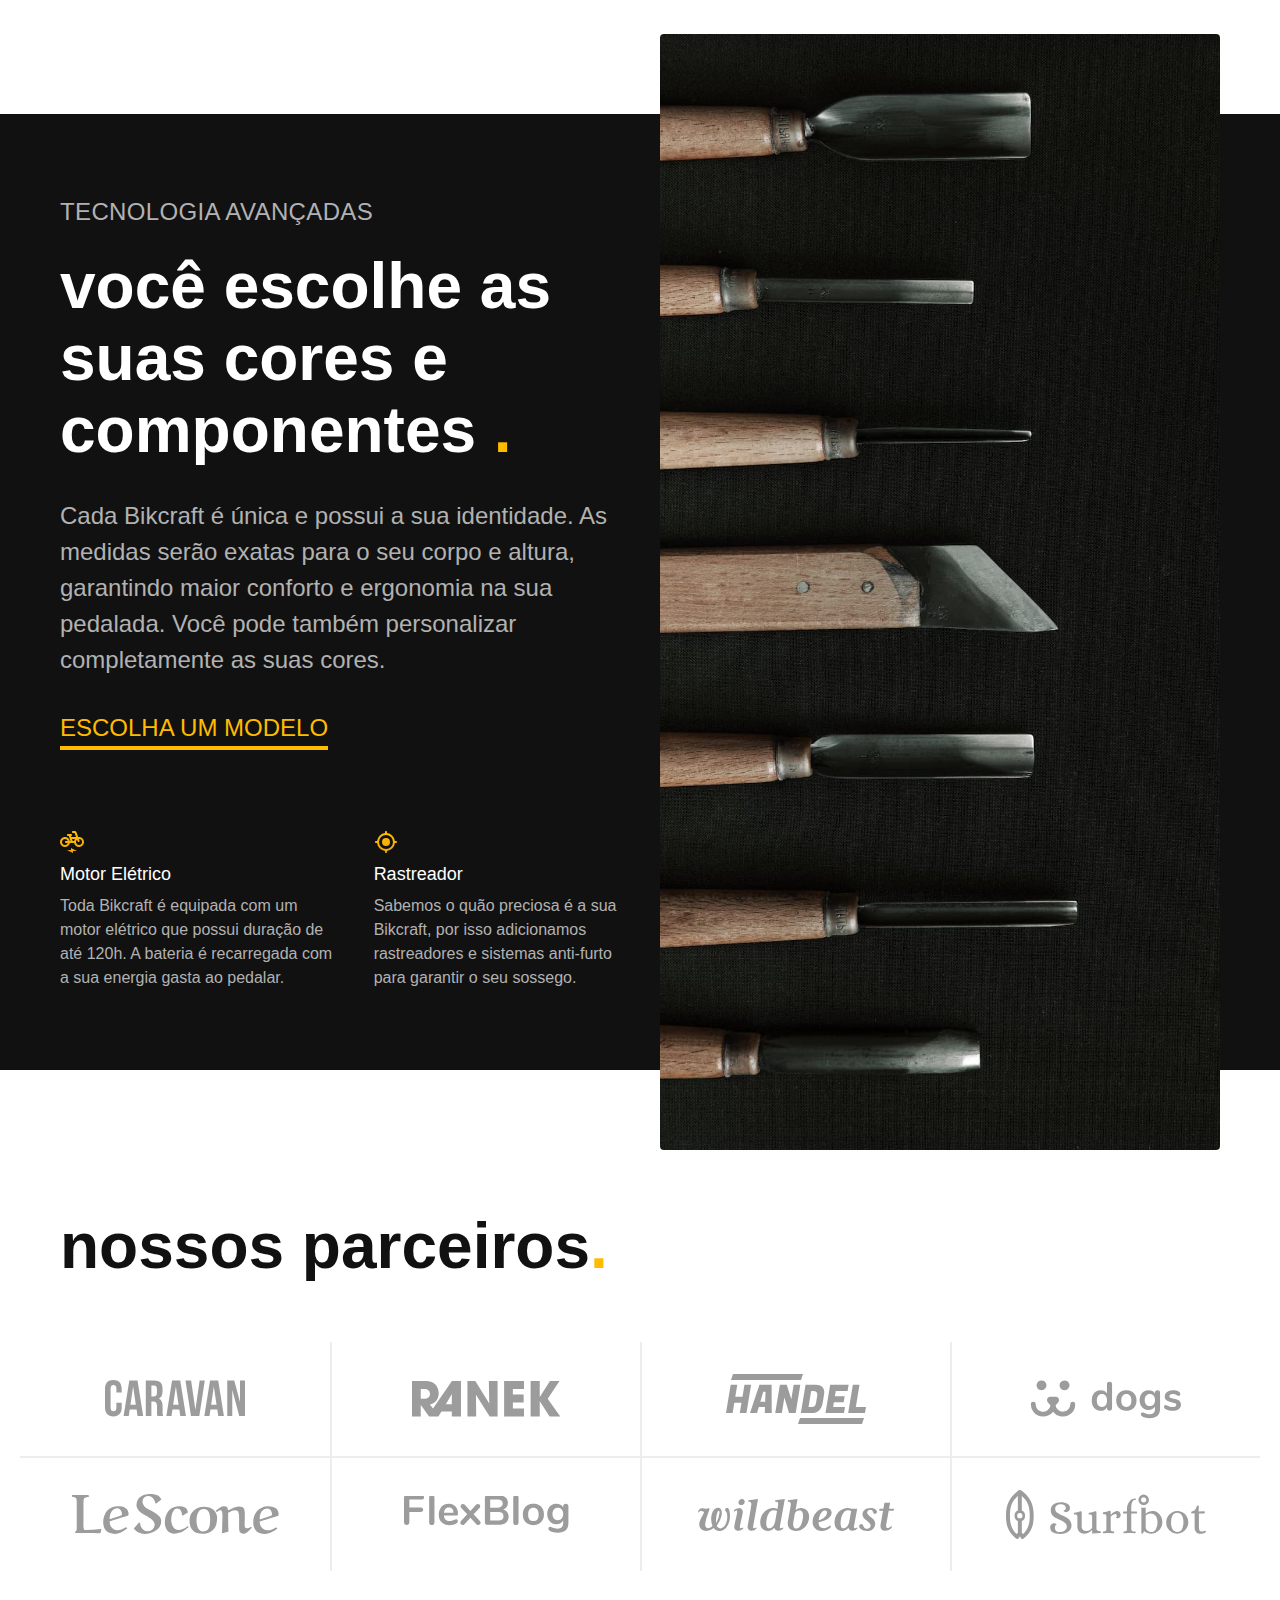
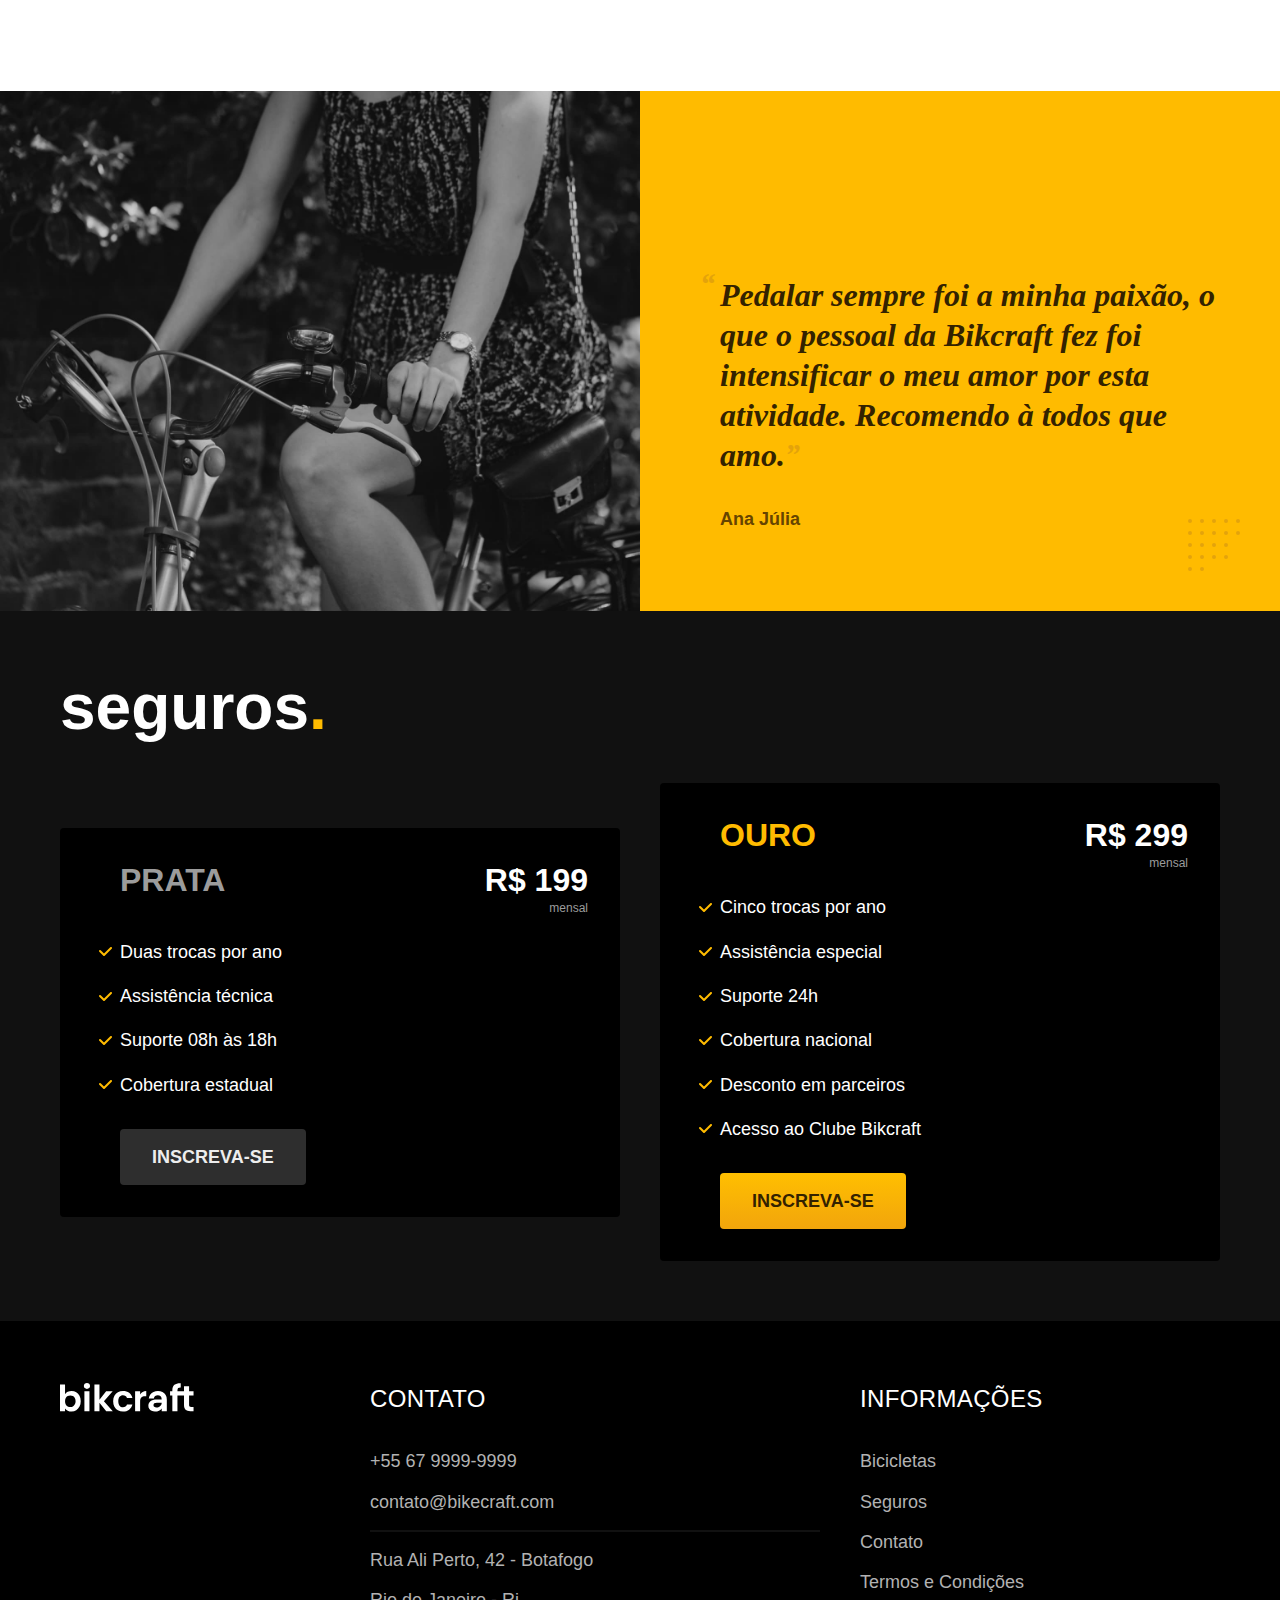
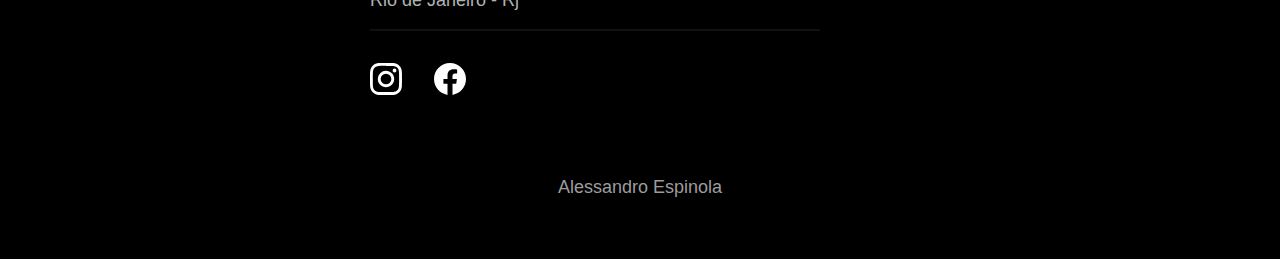
==== commit 5352edab: "Atualizado javaScript 07/07" ====
--- a/index.html
+++ b/index.html
@@ -11,13 +11,9 @@
   <link rel="preload" href="./css/style.css" as="style">
   <link rel="stylesheet" href="./css/style.css">
 
-  <link rel="preconnect" href="https://fonts.googleapis.com">
-<link rel="preconnect" href="https://fonts.gstatic.com" crossorigin>
-<link href="https://fonts.googleapis.com/css2?family=Lato:wght@300;400;700&family=Merriweather:wght@900&family=Poppins:wght@400;600&family=Roboto:wght@400;500&display=swap" rel="stylesheet">
-
-  <link rel="preconnect" href="https://fonts.googleapis.com">
-<link rel="preconnect" href="https://fonts.gstatic.com" crossorigin>
-<link href="https://fonts.googleapis.com/css2?family=Poppins:wght@400;600&family=Roboto:wght@400;500&display=swap" rel="stylesheet">
+
+
+  <script>document.documentElement.classList.add('js');</script>
 
 </head>
 
@@ -41,14 +37,14 @@
   <main class="introducao-bg">
     <div class="introducao container">
       <div class="introducao-conteudo">
-        <h1 class="font-1-xxl cor-0">Bicicletas feitas sob medida<span class="cor-p1">.</span></h1>
-        <p class="font-2-l cor-5">Bicicletas elétricas de alta precisão e qualidade, feitas sob medida para você. Explore o mundo na sua velocidade com a Bikcraft.</p>
-
-        <a class="botao" href="./bicicletas.html">Escolha a sua</a>
+        <h1 class="font-1-xxl cor-0 fadeInDown" data-anime="200">Bicicletas feitas sob medida<span class="cor-p1">.</span></h1>
+        <p class="font-2-l cor-5 fadeInDown" data-anime="400">Bicicletas elétricas de alta precisão e qualidade, feitas sob medida para você. Explore o mundo na sua velocidade com a Bikcraft.</p>
+
+        <a class="botao fadeInDown" data-anime="600" href="./bicicletas.html">Escolha a sua</a>
 
       </div>
 
-      <picture>
+      <picture data-anime="800" class="fadeInDown">
         <source media="(max-width: 800px)" srcset="./img/bicicletas/nimbus.jpg">
         <img src="./img/fotos/introducao.jpg" width="1280" height="1600" alt="Bicicleta elétrica preta.">
       </picture>
@@ -285,6 +281,11 @@
 
         </footer>
 
+        <script src="./js/plugins/simple-anime.js"></script>
+        <script src="./js/script.js"></script>
+
+        
+
 </body>
 
 </html>--- a/css/style.css
+++ b/css/style.css
@@ -1,6 +1,7 @@
 @import "./global/global.css";
 @import "./ultilidades/tipografia.css";
 @import "./ultilidades/cores.css";
+@import "./ultilidades/animacao.css";
 
 @import "./global/header.css";
 @import "./global/footer.css";
--- a/css/style.css
+++ b/css/style.css
@@ -1,6 +1,7 @@
 @import "./global/global.css";
 @import "./ultilidades/tipografia.css";
 @import "./ultilidades/cores.css";
+@import "./ultilidades/animacao.css";
 
 @import "./global/header.css";
 @import "./global/footer.css";
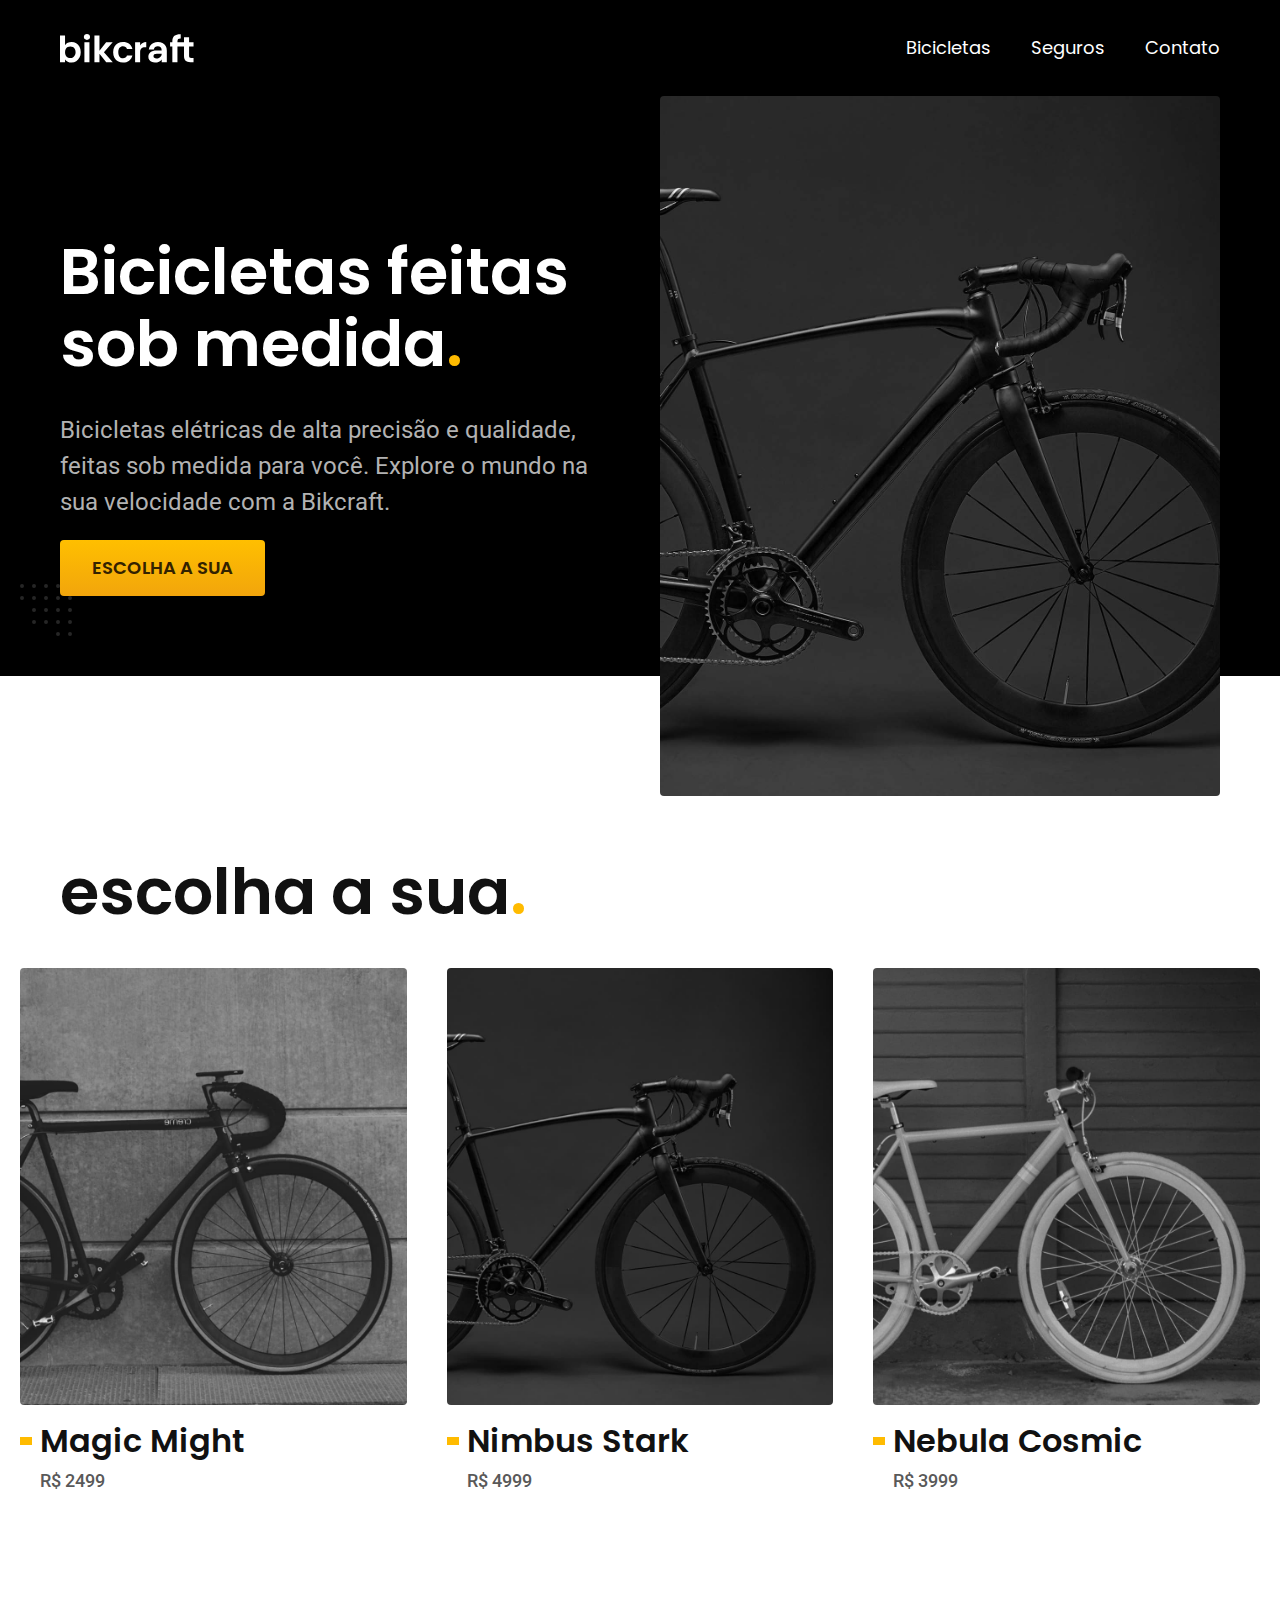
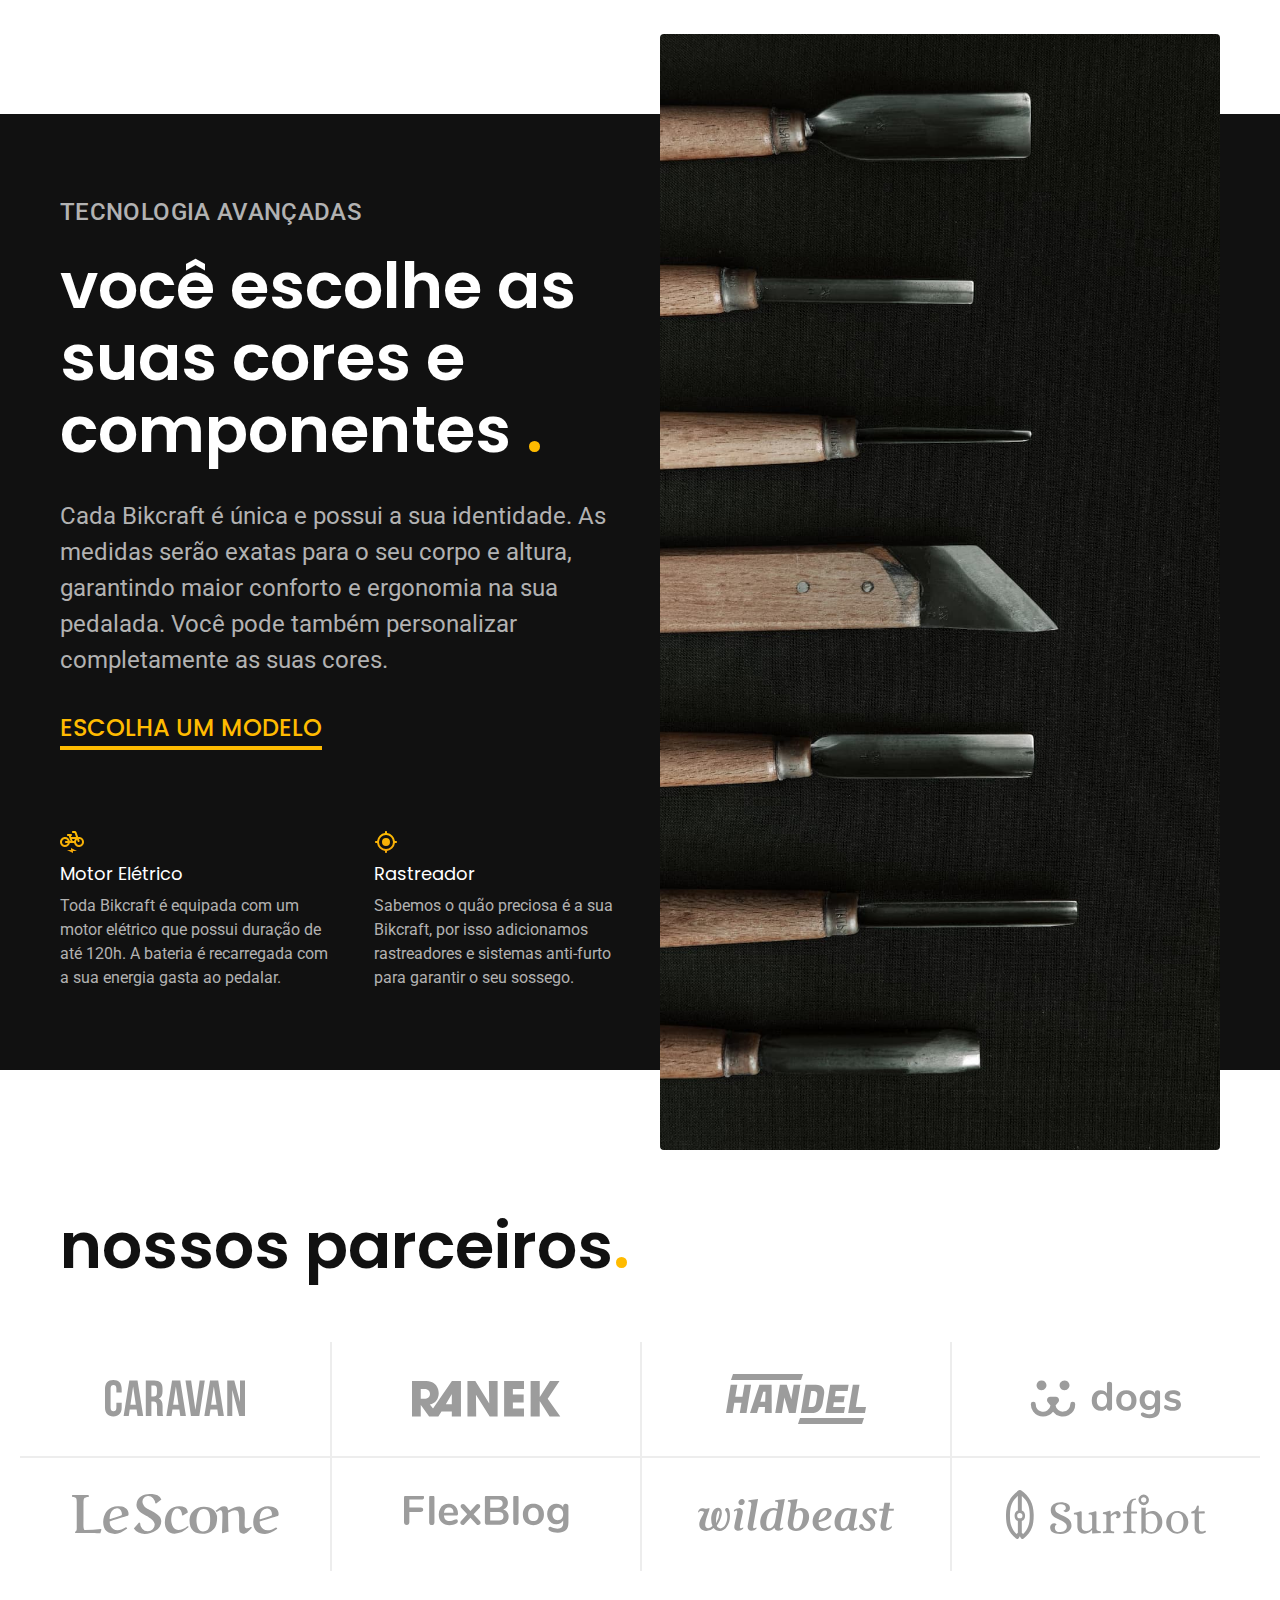
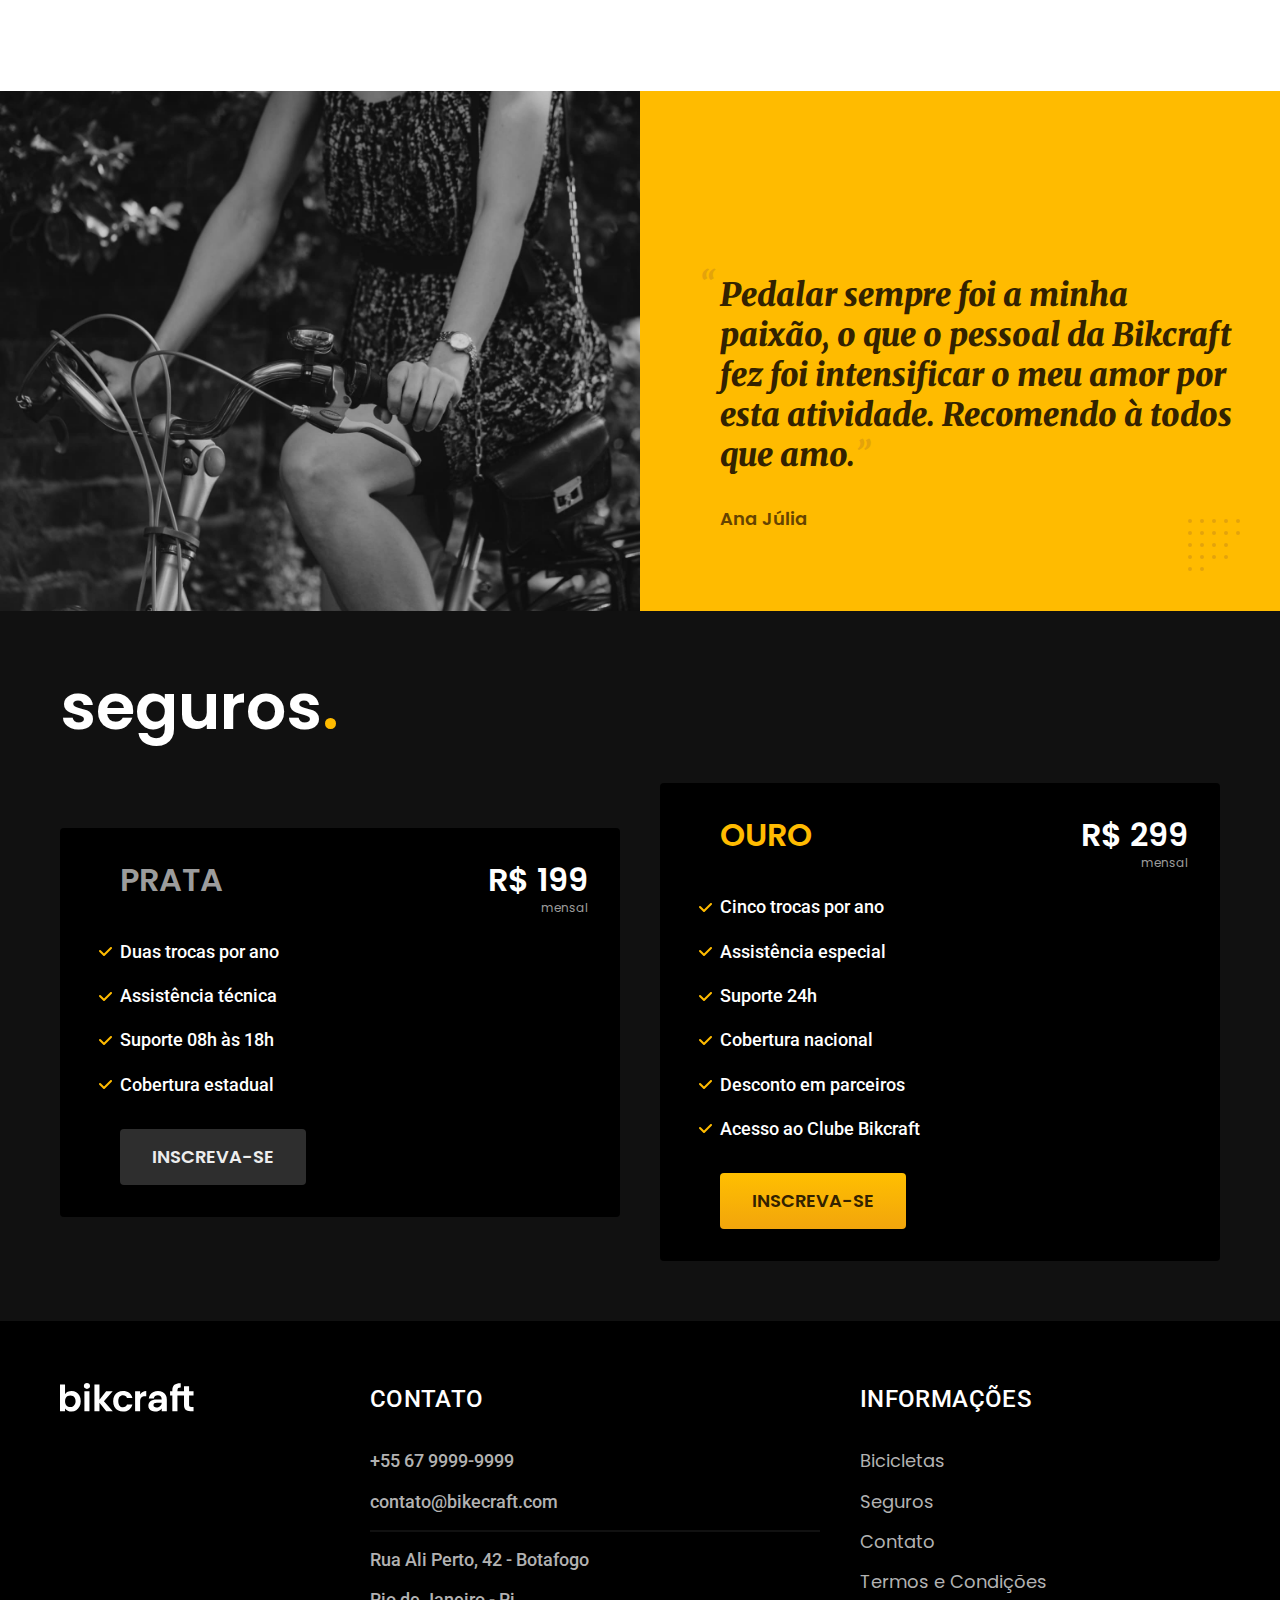
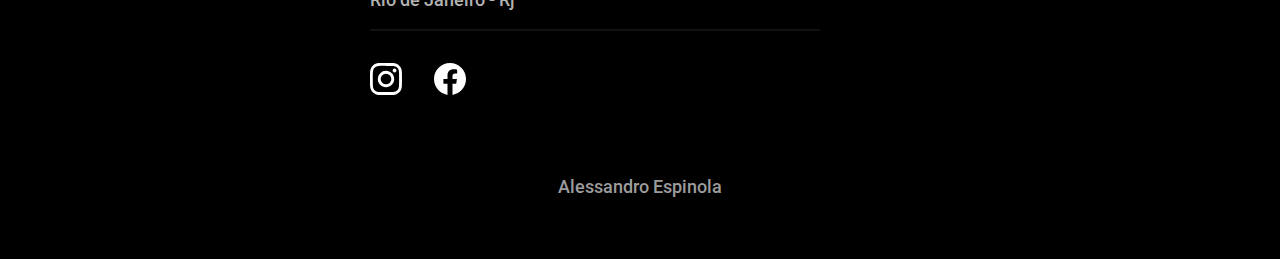
==== commit a99aa498: "Atualizado hospedagem" ====
--- a/index.html
+++ b/index.html
@@ -8,12 +8,18 @@
   <title>Bikcraft - Bicicletas Elétricas</title>
   <meta name="description" content="Bicicletas elétricas de alta precisão e qualidade,  feitas sob medida para o cliente. Explore o mundo na sua velocidade com a Bikcraft.">
 
+ 
+   <link rel="icon" href="./favicon.svg" type="image/svg+xml">
   <link rel="preload" href="./css/style.css" as="style">
   <link rel="stylesheet" href="./css/style.css">
 
 
 
-  <script>document.documentElement.classList.add('js');</script>
+   <script>document.documentElement.classList.add('js');</script>
+
+<link rel="preconnect" href="https://fonts.googleapis.com">
+<link rel="preconnect" href="https://fonts.gstatic.com" crossorigin>
+<link href="https://fonts.googleapis.com/css2?family=Lato:wght@300;400;700&family=Merriweather:wght@900&family=Poppins:wght@400;600&family=Roboto:wght@400;500&family=Sora:wght@300;400;500;600&display=swap" rel="stylesheet">
 
 </head>
 
